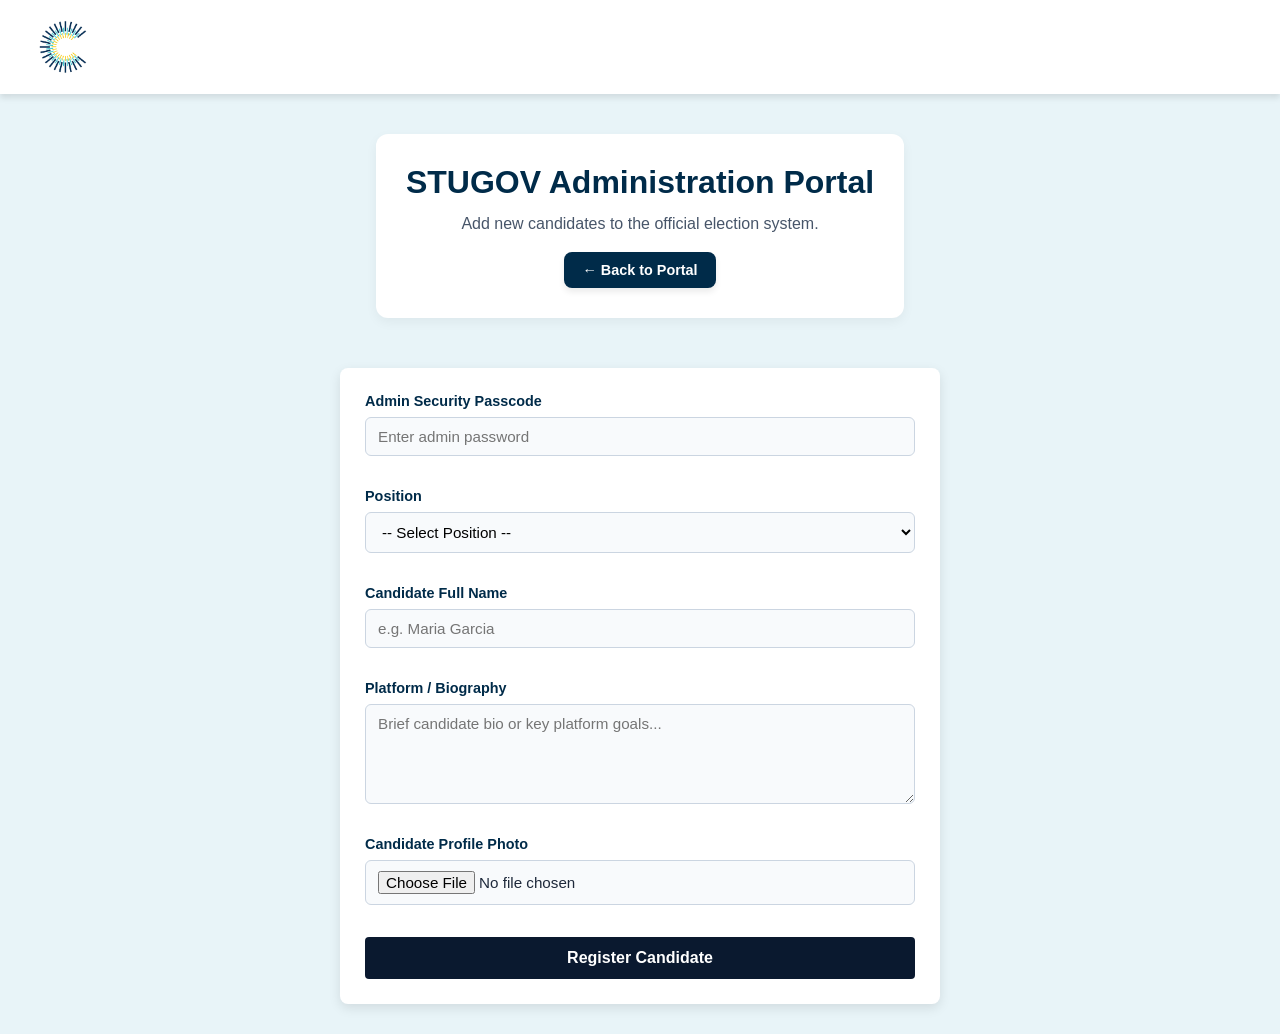
==== admin.html @ 84887388 "Add files via upload" ====
<!DOCTYPE html>
<html lang="en">
<head>
    <meta charset="UTF-8">
    <meta name="viewport" content="width=device-width, initial-scale=1.0">
    <title>CMSFQ STUGOV - Admin Panel</title>
    <link rel="stylesheet" href="style.css">
    <style>
        .admin-container {
            max-width: 600px;
            margin: 30px auto;
            padding: 25px;
            background: #ffffff;
            border-radius: 8px;
            box-shadow: 0 4px 12px rgba(0,0,0,0.1);
        }
        .form-group {
            margin-bottom: 20px;
            display: flex;
            flex-direction: column;
        }
        .form-group label {
            font-weight: bold;
            margin-bottom: 8px;
            color: #0A192F;
        }
        .form-group input, .form-group select, .form-group textarea {
            padding: 10px;
            border: 1px solid #ccc;
            border-radius: 4px;
            font-size: 1rem;
        }
        .form-group textarea {
            resize: vertical;
            height: 100px;
        }
        .submit-btn {
            background-color: #0A192F;
            color: #ffffff;
            padding: 12px;
            border: none;
            border-radius: 4px;
            font-size: 1rem;
            cursor: pointer;
            font-weight: bold;
        }
        .submit-btn:hover {
            background-color: #172A45;
        }
    </style>
</head>
<body>

    <header>
        <img src="logo.png" alt="CMSFQ Logo" class="logo">
    </header>

    <div class="header content">
        <h1>STUGOV Administration Portal</h1>
        <p>Add new candidates to the official election system.</p>
        <a href="index.html" class="nav-btn" style="padding: 8px 16px; font-size: 0.9rem; margin-top: 15px; display: inline-flex;">← Back to Portal</a>
    </div>

    <div class="admin-container">
        <form id="candidateForm" onsubmit="submitCandidate(event)">
            
            <div class="form-group">
                <label for="adminPasscode">Admin Security Passcode</label>
                <input type="password" id="adminPasscode" required placeholder="Enter admin password">
            </div>

            <div class="form-group">
                <label for="position">Position</label>
                <select id="position" required>
                    <option value="">-- Select Position --</option>
                    <option value="President">President</option>
                    <option value="Vice President">Vice President</option>
                    <option value="Treasurer">Treasurer</option>
                    <option value="Secretary">Secretary</option>
                </select>
            </div>

            <div class="form-group">
                <label for="name">Candidate Full Name</label>
                <input type="text" id="name" required placeholder="e.g. Maria Garcia">
            </div>

            <div class="form-group">
                <label for="bio">Platform / Biography</label>
                <textarea id="bio" required placeholder="Brief candidate bio or key platform goals..."></textarea>
            </div>

            <div class="form-group">
                <label for="imageFile">Candidate Profile Photo</label>
                <input type="file" id="imageFile" accept="image/*" required>
            </div>

            <button type="submit" id="submitBtn" class="submit-btn">Register Candidate</button>
        </form>
    </div>

    <script>
        const SCRIPT_URL = "https://script.google.com/macros/s/AKfycby9x_5UynkS7hOrFUTHnudOVcF85PeRhl8ljLt-kE4kGqhlhfGgvVSh2ADLAp3jPqFi/exec";

        async function submitCandidate(event) {
            event.preventDefault();

            const submitBtn = document.getElementById('submitBtn');
            const passcode = document.getElementById('adminPasscode').value;
            const position = document.getElementById('position').value;
            const name = document.getElementById('name').value;
            const bio = document.getElementById('bio').value;
            const imageInput = document.getElementById('imageFile');

            if (!imageInput.files[0]) {
                alert("Please select an image file.");
                return;
            }

            submitBtn.disabled = true;
            submitBtn.textContent = "Uploading & Saving...";

            const file = imageInput.files[0];
            const reader = new FileReader();

            reader.onload = async function() {
                const base64Data = reader.result.split(',')[1];
                
                const payload = {
                    action: "addCandidate",
                    passcode: passcode,
                    position: position,
                    name: name,
                    bio: bio,
                    imageFile: {
                        filename: file.name,
                        mimeType: file.type,
                        base64: base64Data
                    }
                };

                try {
                    const response = await fetch(SCRIPT_URL, {
                        method: 'POST',
                        headers: { 'Content-Type': 'text/plain' },
                        body: JSON.stringify(payload)
                    });

                    const result = await response.json();

                    if (result.status === "success") {
                        alert(`Candidate ${name} successfully registered!`);
                        document.getElementById('candidateForm').reset();
                    } else {
                        alert("Error: " + (result.message || "Unauthorized or invalid passcode."));
                    }
                } catch (err) {
                    alert("Failed to reach server. Please check connection.");
                    console.error(err);
                } finally {
                    submitBtn.disabled = false;
                    submitBtn.textContent = "Register Candidate";
                }
            };

            reader.readAsDataURL(file);
        }
    </script>
</body>
</html>
---- style.css ----
/* Core Palette & Reset */
:root {
    --navy-blue: #002B49;
    --light-blue-bg: #E8F4F8;
    --teal-accent: #00A3A6;
    --text-dark: #1E293B;
    --card-bg: #FFFFFF;
}

* {
    margin: 0;
    padding: 0;
    box-sizing: border-box;
    font-family: 'Segoe UI', Tahoma, Geneva, Verdana, sans-serif;
}

body {
    background-color: var(--light-blue-bg);
    color: var(--text-dark);
    display: flex;
    flex-direction: column;
    min-height: 100vh;
    align-items: center;
}

/* Header & Left-Aligned Logo */
header {
    width: 100%;
    background-color: var(--card-bg);
    padding: 12px 30px;
    display: flex;
    justify-content: flex-start;
    align-items: center;
    box-shadow: 0 4px 6px rgba(0, 0, 0, 0.1);
}

.logo {
    height: 70px;
    width: auto;
    object-fit: contain;
}

/* Hero Section */
.header.content {
    text-align: center;
    max-width: 800px;
    margin: 40px 20px 20px 20px;
}

body > .header.content {
    background-color: var(--card-bg);
    padding: 30px;
    border-radius: 12px;
    box-shadow: 0 4px 12px rgba(0, 0, 0, 0.05);
}

h1 {
    color: var(--navy-blue);
    font-size: 2rem;
    margin-bottom: 10px;
}

h2 {
    color: var(--text-dark);
    font-size: 1.25rem;
    font-weight: 600;
    margin-bottom: 12px;
}

p {
    color: #475569;
    line-height: 1.6;
}

/* Candidate Section */
.candidate-type,
.Candidate.type {
    max-width: 800px;
    width: 100%;
    padding: 20px;
    text-align: center;
}

.candidate-type h3,
.Candidate.type h3 {
    color: var(--navy-blue);
    font-size: 1.5rem;
    margin-bottom: 8px;
}

.candidate-type p,
.Candidate.type p {
    margin-bottom: 24px;
}

/* Button Layout Grid */
.Candidate.type ul,
.button-grid {
    list-style: none;
    display: grid;
    grid-template-columns: repeat(auto-fit, minmax(200px, 1fr));
    gap: 16px;
    margin-top: 20px;
}

/* Button Styles */
.Candidate.type li a,
.nav-btn {
    display: flex;
    justify-content: center;
    align-items: center;
    padding: 18px 24px;
    background-color: var(--navy-blue);
    color: #FFFFFF;
    font-size: 1.1rem;
    font-weight: 600;
    text-decoration: none;
    border-radius: 8px;
    border: 2px solid transparent;
    box-shadow: 0 4px 6px rgba(0, 0, 0, 0.08);
    transition: all 0.2s ease-in-out;
    cursor: pointer;
}

/* Hover & Active States */
.Candidate.type li a:hover,
.nav-btn:hover {
    background-color: var(--teal-accent);
    color: #FFFFFF;
    transform: translateY(-2px);
    box-shadow: 0 6px 12px rgba(0, 0, 0, 0.15);
}

.Candidate.type li a:active,
.nav-btn:active {
    transform: translateY(0);
    box-shadow: 0 2px 4px rgba(0, 0, 0, 0.1);
}

/* Candidate Grid & Card Layout */
.candidates {
    display: grid;
    grid-template-columns: repeat(auto-fit, minmax(220px, 1fr));
    gap: 24px;
    margin-top: 24px;
    padding: 10px;
}

.candidate {
    background-color: var(--card-bg);
    border-radius: 12px;
    padding: 24px 16px;
    box-shadow: 0 4px 10px rgba(0, 0, 0, 0.06);
    display: flex;
    flex-direction: column;
    align-items: center;
    text-align: center;
    border: 1px solid rgba(0, 0, 0, 0.05);
    transition: transform 0.2s ease, box-shadow 0.2s ease;
}

.candidate:hover {
    transform: translateY(-4px);
    box-shadow: 0 8px 16px rgba(0, 0, 0, 0.1);
}

/* Circular Profile Pictures */
.candidate img {
    width: 110px;
    height: 110px;
    border-radius: 50%;
    object-fit: cover;
    margin-bottom: 16px;
    border: 3px solid var(--teal-accent);
}

/* Candidate Typography */
.candidate h4 {
    color: var(--navy-blue);
    font-size: 1.25rem;
    margin-bottom: 8px;
}

.candidate p {
    font-size: 0.95rem;
    color: #64748B;
    margin-bottom: 20px;
    flex-grow: 1; /* Aligns buttons across cards of varying text lengths */
}

/* Vote Button */
.vote-button {
    width: 100%;
    padding: 12px 0;
    background-color: var(--teal-accent);
    color: #FFFFFF;
    font-size: 1rem;
    font-weight: 600;
    border: none;
    border-radius: 6px;
    cursor: pointer;
    transition: background-color 0.2s ease, transform 0.1s ease;
}

.vote-button:hover {
    background-color: var(--navy-blue);
}

.vote-button:active {
    transform: scale(0.98);
}

/* Admin Page Layout */
.admin-container {
    max-width: 700px;
    width: 100%;
    margin: 30px 20px;
}

.admin-section {
    background-color: var(--card-bg);
    padding: 24px;
    border-radius: 12px;
    box-shadow: 0 4px 10px rgba(0, 0, 0, 0.06);
    margin-top: 20px;
}

.admin-section h3 {
    color: var(--navy-blue);
    margin-bottom: 12px;
}

/* Form Formatting */
#candidateForm {
    display: flex;
    flex-direction: column;
    gap: 12px;
    text-align: left;
}

#candidateForm label {
    font-weight: 600;
    color: var(--navy-blue);
    font-size: 0.9rem;
}

#candidateForm input,
#candidateForm select,
#candidateForm textarea {
    width: 100%;
    padding: 10px 12px;
    border: 1px solid #CBD5E1;
    border-radius: 6px;
    font-size: 0.95rem;
    background-color: #F8FAFC;
}

#candidateForm input:focus,
#candidateForm select:focus,
#candidateForm textarea:focus {
    outline: none;
    border-color: var(--teal-accent);
    background-color: #FFFFFF;
}

.status-msg {
    margin-top: 12px;
    font-weight: 600;
    text-align: center;
}
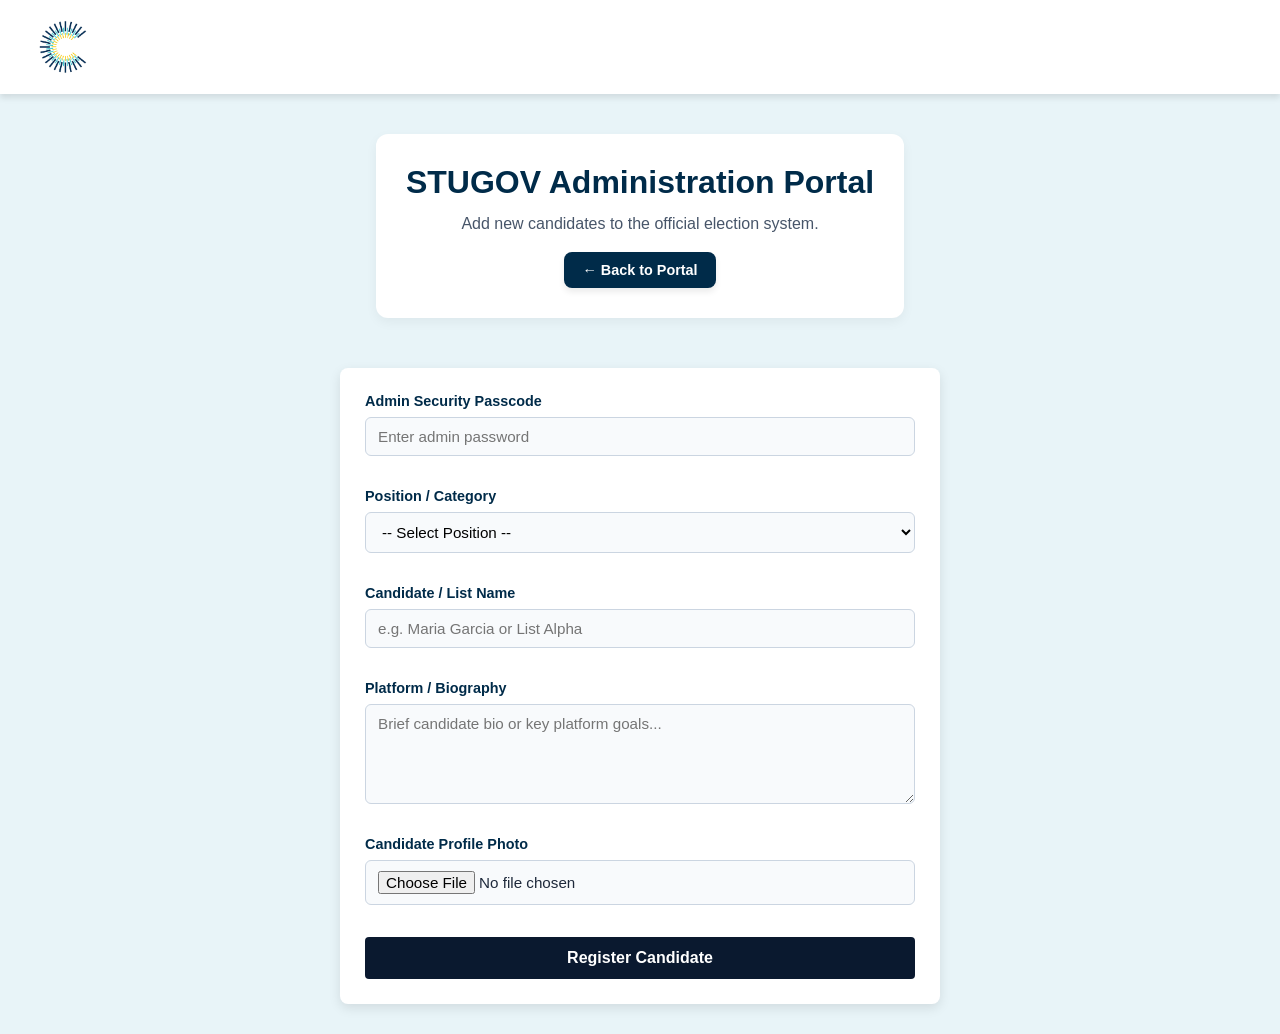
==== commit f321865f: "Update Classcos page and Classcos 9th, 10th, 11th, and 12th Grade pages and candidate position handl" ====
--- a/admin.html
+++ b/admin.html
@@ -1,170 +1,206 @@
-<!DOCTYPE html>
-<html lang="en">
-<head>
-    <meta charset="UTF-8">
-    <meta name="viewport" content="width=device-width, initial-scale=1.0">
-    <title>CMSFQ STUGOV - Admin Panel</title>
-    <link rel="stylesheet" href="style.css">
-    <style>
-        .admin-container {
-            max-width: 600px;
-            margin: 30px auto;
-            padding: 25px;
-            background: #ffffff;
-            border-radius: 8px;
-            box-shadow: 0 4px 12px rgba(0,0,0,0.1);
-        }
-        .form-group {
-            margin-bottom: 20px;
-            display: flex;
-            flex-direction: column;
-        }
-        .form-group label {
-            font-weight: bold;
-            margin-bottom: 8px;
-            color: #0A192F;
-        }
-        .form-group input, .form-group select, .form-group textarea {
-            padding: 10px;
-            border: 1px solid #ccc;
-            border-radius: 4px;
-            font-size: 1rem;
-        }
-        .form-group textarea {
-            resize: vertical;
-            height: 100px;
-        }
-        .submit-btn {
-            background-color: #0A192F;
-            color: #ffffff;
-            padding: 12px;
-            border: none;
-            border-radius: 4px;
-            font-size: 1rem;
-            cursor: pointer;
-            font-weight: bold;
-        }
-        .submit-btn:hover {
-            background-color: #172A45;
-        }
-    </style>
-</head>
-<body>
-
-    <header>
-        <img src="logo.png" alt="CMSFQ Logo" class="logo">
-    </header>
-
-    <div class="header content">
-        <h1>STUGOV Administration Portal</h1>
-        <p>Add new candidates to the official election system.</p>
-        <a href="index.html" class="nav-btn" style="padding: 8px 16px; font-size: 0.9rem; margin-top: 15px; display: inline-flex;">← Back to Portal</a>
-    </div>
-
-    <div class="admin-container">
-        <form id="candidateForm" onsubmit="submitCandidate(event)">
-            
-            <div class="form-group">
-                <label for="adminPasscode">Admin Security Passcode</label>
-                <input type="password" id="adminPasscode" required placeholder="Enter admin password">
-            </div>
-
-            <div class="form-group">
-                <label for="position">Position</label>
-                <select id="position" required>
-                    <option value="">-- Select Position --</option>
-                    <option value="President">President</option>
-                    <option value="Vice President">Vice President</option>
-                    <option value="Treasurer">Treasurer</option>
-                    <option value="Secretary">Secretary</option>
-                </select>
-            </div>
-
-            <div class="form-group">
-                <label for="name">Candidate Full Name</label>
-                <input type="text" id="name" required placeholder="e.g. Maria Garcia">
-            </div>
-
-            <div class="form-group">
-                <label for="bio">Platform / Biography</label>
-                <textarea id="bio" required placeholder="Brief candidate bio or key platform goals..."></textarea>
-            </div>
-
-            <div class="form-group">
-                <label for="imageFile">Candidate Profile Photo</label>
-                <input type="file" id="imageFile" accept="image/*" required>
-            </div>
-
-            <button type="submit" id="submitBtn" class="submit-btn">Register Candidate</button>
-        </form>
-    </div>
-
-    <script>
-        const SCRIPT_URL = "https://script.google.com/macros/s/AKfycby9x_5UynkS7hOrFUTHnudOVcF85PeRhl8ljLt-kE4kGqhlhfGgvVSh2ADLAp3jPqFi/exec";
-
-        async function submitCandidate(event) {
-            event.preventDefault();
-
-            const submitBtn = document.getElementById('submitBtn');
-            const passcode = document.getElementById('adminPasscode').value;
-            const position = document.getElementById('position').value;
-            const name = document.getElementById('name').value;
-            const bio = document.getElementById('bio').value;
-            const imageInput = document.getElementById('imageFile');
-
-            if (!imageInput.files[0]) {
-                alert("Please select an image file.");
-                return;
-            }
-
-            submitBtn.disabled = true;
-            submitBtn.textContent = "Uploading & Saving...";
-
-            const file = imageInput.files[0];
-            const reader = new FileReader();
-
-            reader.onload = async function() {
-                const base64Data = reader.result.split(',')[1];
-                
-                const payload = {
-                    action: "addCandidate",
-                    passcode: passcode,
-                    position: position,
-                    name: name,
-                    bio: bio,
-                    imageFile: {
-                        filename: file.name,
-                        mimeType: file.type,
-                        base64: base64Data
-                    }
-                };
-
-                try {
-                    const response = await fetch(SCRIPT_URL, {
-                        method: 'POST',
-                        headers: { 'Content-Type': 'text/plain' },
-                        body: JSON.stringify(payload)
-                    });
-
-                    const result = await response.json();
-
-                    if (result.status === "success") {
-                        alert(`Candidate ${name} successfully registered!`);
-                        document.getElementById('candidateForm').reset();
-                    } else {
-                        alert("Error: " + (result.message || "Unauthorized or invalid passcode."));
-                    }
-                } catch (err) {
-                    alert("Failed to reach server. Please check connection.");
-                    console.error(err);
-                } finally {
-                    submitBtn.disabled = false;
-                    submitBtn.textContent = "Register Candidate";
-                }
-            };
-
-            reader.readAsDataURL(file);
-        }
-    </script>
-</body>
+<!DOCTYPE html>
+<html lang="en">
+<head>
+    <meta charset="UTF-8">
+    <meta name="viewport" content="width=device-width, initial-scale=1.0">
+    <title>CMSFQ STUGOV - Admin Panel</title>
+    <link rel="stylesheet" href="style.css">
+    <style>
+        .admin-container {
+            max-width: 600px;
+            margin: 30px auto;
+            padding: 25px;
+            background: #ffffff;
+            border-radius: 8px;
+            box-shadow: 0 4px 12px rgba(0,0,0,0.1);
+        }
+        .form-group {
+            margin-bottom: 20px;
+            display: flex;
+            flex-direction: column;
+        }
+        .form-group label {
+            font-weight: bold;
+            margin-bottom: 8px;
+            color: #0A192F;
+        }
+        .form-group input, .form-group select, .form-group textarea {
+            padding: 10px;
+            border: 1px solid #ccc;
+            border-radius: 4px;
+            font-size: 1rem;
+        }
+        .form-group textarea {
+            resize: vertical;
+            height: 100px;
+        }
+        .grade-select-container {
+            display: none;
+            flex-direction: column;
+            gap: 8px;
+            background-color: #f4f6f8;
+            padding: 15px;
+            border-radius: 6px;
+            border: 1px solid #ddd;
+            margin-bottom: 20px;
+        }
+        .submit-btn {
+            background-color: #0A192F;
+            color: #ffffff;
+            padding: 12px;
+            border: none;
+            border-radius: 4px;
+            font-size: 1rem;
+            cursor: pointer;
+            font-weight: bold;
+        }
+        .submit-btn:hover {
+            background-color: #172A45;
+        }
+    </style>
+</head>
+<body>
+
+    <header>
+        <img src="logo.png" alt="CMSFQ Logo" class="logo">
+    </header>
+
+    <div class="header content">
+        <h1>STUGOV Administration Portal</h1>
+        <p>Add new candidates to the official election system.</p>
+        <a href="index.html" class="nav-btn" style="padding: 8px 16px; font-size: 0.9rem; margin-top: 15px; display: inline-flex;">← Back to Portal</a>
+    </div>
+
+    <div class="admin-container">
+        <form id="candidateForm" onsubmit="submitCandidate(event)">
+            
+            <div class="form-group">
+                <label for="adminPasscode">Admin Security Passcode</label>
+                <input type="password" id="adminPasscode" required placeholder="Enter admin password">
+            </div>
+
+            <div class="form-group">
+                <label for="position">Position / Category</label>
+                <select id="position" onchange="toggleGradeSelector()" required>
+                    <option value="">-- Select Position --</option>
+                    <option value="President">President</option>
+                    <option value="Vice President">Vice President</option>
+                    <option value="Treasurer">Treasurer</option>
+                    <option value="Secretary">Secretary</option>
+                    <option value="Classcos">Classcos (Class Representatives)</option>
+                </select>
+            </div>
+
+            <!-- Dynamic Grade Selector for Classcos -->
+            <div id="gradeContainer" class="grade-select-container">
+                <label for="gradeSelect" style="font-weight: bold; color: #0A192F;">Select Grade Level:</label>
+                <select id="gradeSelect">
+                    <option value="classcos9">9th Grade (classcos9)</option>
+                    <option value="classcos10">10th Grade (classcos10)</option>
+                    <option value="classcos11">11th Grade (classcos11)</option>
+                    <option value="classcos12">12th Grade (classcos12)</option>
+                </select>
+            </div>
+
+            <div class="form-group">
+                <label for="name">Candidate / List Name</label>
+                <input type="text" id="name" required placeholder="e.g. Maria Garcia or List Alpha">
+            </div>
+
+            <div class="form-group">
+                <label for="bio">Platform / Biography</label>
+                <textarea id="bio" required placeholder="Brief candidate bio or key platform goals..."></textarea>
+            </div>
+
+            <div class="form-group">
+                <label for="imageFile">Candidate Profile Photo</label>
+                <input type="file" id="imageFile" accept="image/*" required>
+            </div>
+
+            <button type="submit" id="submitBtn" class="submit-btn">Register Candidate</button>
+        </form>
+    </div>
+
+    <script>
+        const SCRIPT_URL = "https://script.google.com/macros/s/AKfycby9x_5UynkS7hOrFUTHnudOVcF85PeRhl8ljLt-kE4kGqhlhfGgvVSh2ADLAp3jPqFi/exec";
+
+        function toggleGradeSelector() {
+            const mainPosition = document.getElementById('position').value;
+            const gradeContainer = document.getElementById('gradeContainer');
+            gradeContainer.style.display = (mainPosition === "Classcos") ? "flex" : "none";
+        }
+
+        async function submitCandidate(event) {
+            event.preventDefault();
+
+            const submitBtn = document.getElementById('submitBtn');
+            const passcode = document.getElementById('adminPasscode').value;
+            const mainPosition = document.getElementById('position').value;
+            const gradeSelect = document.getElementById('gradeSelect').value;
+            const name = document.getElementById('name').value;
+            const bio = document.getElementById('bio').value;
+            const imageInput = document.getElementById('imageFile');
+
+            if (!imageInput.files[0]) {
+                alert("Please select an image file.");
+                return;
+            }
+
+            // Determines position string: uses classcos9, classcos10, etc. if Classcos is selected
+            let finalPosition = mainPosition;
+            if (mainPosition === "Classcos") {
+                finalPosition = gradeSelect;
+            }
+
+            submitBtn.disabled = true;
+            submitBtn.textContent = "Uploading & Saving...";
+
+            const file = imageInput.files[0];
+            const reader = new FileReader();
+
+            reader.onload = async function() {
+                const base64Data = reader.result.split(',')[1];
+                
+                const payload = {
+                    action: "addCandidate",
+                    passcode: passcode,
+                    position: finalPosition,
+                    name: name,
+                    bio: bio,
+                    imageFile: {
+                        filename: file.name,
+                        mimeType: file.type,
+                        base64: base64Data
+                    }
+                };
+
+                try {
+                    const response = await fetch(SCRIPT_URL, {
+                        method: 'POST',
+                        headers: { 'Content-Type': 'text/plain' },
+                        body: JSON.stringify(payload)
+                    });
+
+                    const result = await response.json();
+
+                    if (result.status === "success") {
+                        alert(`Candidate "${name}" successfully registered under target position: ${finalPosition}!`);
+                        document.getElementById('candidateForm').reset();
+                        toggleGradeSelector();
+                    } else {
+                        alert("Error: " + (result.message || "Unauthorized or invalid passcode."));
+                    }
+                } catch (err) {
+                    alert("Failed to reach server. Please check connection.");
+                    console.error(err);
+                } finally {
+                    submitBtn.disabled = false;
+                    submitBtn.textContent = "Register Candidate";
+                }
+            };
+
+            reader.readAsDataURL(file);
+        }
+    </script>
+</body>
 </html>
--- a/style.css
+++ b/style.css
@@ -1,270 +1,270 @@
-/* Core Palette & Reset */
-:root {
-    --navy-blue: #002B49;
-    --light-blue-bg: #E8F4F8;
-    --teal-accent: #00A3A6;
-    --text-dark: #1E293B;
-    --card-bg: #FFFFFF;
-}
-
-* {
-    margin: 0;
-    padding: 0;
-    box-sizing: border-box;
-    font-family: 'Segoe UI', Tahoma, Geneva, Verdana, sans-serif;
-}
-
-body {
-    background-color: var(--light-blue-bg);
-    color: var(--text-dark);
-    display: flex;
-    flex-direction: column;
-    min-height: 100vh;
-    align-items: center;
-}
-
-/* Header & Left-Aligned Logo */
-header {
-    width: 100%;
-    background-color: var(--card-bg);
-    padding: 12px 30px;
-    display: flex;
-    justify-content: flex-start;
-    align-items: center;
-    box-shadow: 0 4px 6px rgba(0, 0, 0, 0.1);
-}
-
-.logo {
-    height: 70px;
-    width: auto;
-    object-fit: contain;
-}
-
-/* Hero Section */
-.header.content {
-    text-align: center;
-    max-width: 800px;
-    margin: 40px 20px 20px 20px;
-}
-
-body > .header.content {
-    background-color: var(--card-bg);
-    padding: 30px;
-    border-radius: 12px;
-    box-shadow: 0 4px 12px rgba(0, 0, 0, 0.05);
-}
-
-h1 {
-    color: var(--navy-blue);
-    font-size: 2rem;
-    margin-bottom: 10px;
-}
-
-h2 {
-    color: var(--text-dark);
-    font-size: 1.25rem;
-    font-weight: 600;
-    margin-bottom: 12px;
-}
-
-p {
-    color: #475569;
-    line-height: 1.6;
-}
-
-/* Candidate Section */
-.candidate-type,
-.Candidate.type {
-    max-width: 800px;
-    width: 100%;
-    padding: 20px;
-    text-align: center;
-}
-
-.candidate-type h3,
-.Candidate.type h3 {
-    color: var(--navy-blue);
-    font-size: 1.5rem;
-    margin-bottom: 8px;
-}
-
-.candidate-type p,
-.Candidate.type p {
-    margin-bottom: 24px;
-}
-
-/* Button Layout Grid */
-.Candidate.type ul,
-.button-grid {
-    list-style: none;
-    display: grid;
-    grid-template-columns: repeat(auto-fit, minmax(200px, 1fr));
-    gap: 16px;
-    margin-top: 20px;
-}
-
-/* Button Styles */
-.Candidate.type li a,
-.nav-btn {
-    display: flex;
-    justify-content: center;
-    align-items: center;
-    padding: 18px 24px;
-    background-color: var(--navy-blue);
-    color: #FFFFFF;
-    font-size: 1.1rem;
-    font-weight: 600;
-    text-decoration: none;
-    border-radius: 8px;
-    border: 2px solid transparent;
-    box-shadow: 0 4px 6px rgba(0, 0, 0, 0.08);
-    transition: all 0.2s ease-in-out;
-    cursor: pointer;
-}
-
-/* Hover & Active States */
-.Candidate.type li a:hover,
-.nav-btn:hover {
-    background-color: var(--teal-accent);
-    color: #FFFFFF;
-    transform: translateY(-2px);
-    box-shadow: 0 6px 12px rgba(0, 0, 0, 0.15);
-}
-
-.Candidate.type li a:active,
-.nav-btn:active {
-    transform: translateY(0);
-    box-shadow: 0 2px 4px rgba(0, 0, 0, 0.1);
-}
-
-/* Candidate Grid & Card Layout */
-.candidates {
-    display: grid;
-    grid-template-columns: repeat(auto-fit, minmax(220px, 1fr));
-    gap: 24px;
-    margin-top: 24px;
-    padding: 10px;
-}
-
-.candidate {
-    background-color: var(--card-bg);
-    border-radius: 12px;
-    padding: 24px 16px;
-    box-shadow: 0 4px 10px rgba(0, 0, 0, 0.06);
-    display: flex;
-    flex-direction: column;
-    align-items: center;
-    text-align: center;
-    border: 1px solid rgba(0, 0, 0, 0.05);
-    transition: transform 0.2s ease, box-shadow 0.2s ease;
-}
-
-.candidate:hover {
-    transform: translateY(-4px);
-    box-shadow: 0 8px 16px rgba(0, 0, 0, 0.1);
-}
-
-/* Circular Profile Pictures */
-.candidate img {
-    width: 110px;
-    height: 110px;
-    border-radius: 50%;
-    object-fit: cover;
-    margin-bottom: 16px;
-    border: 3px solid var(--teal-accent);
-}
-
-/* Candidate Typography */
-.candidate h4 {
-    color: var(--navy-blue);
-    font-size: 1.25rem;
-    margin-bottom: 8px;
-}
-
-.candidate p {
-    font-size: 0.95rem;
-    color: #64748B;
-    margin-bottom: 20px;
-    flex-grow: 1; /* Aligns buttons across cards of varying text lengths */
-}
-
-/* Vote Button */
-.vote-button {
-    width: 100%;
-    padding: 12px 0;
-    background-color: var(--teal-accent);
-    color: #FFFFFF;
-    font-size: 1rem;
-    font-weight: 600;
-    border: none;
-    border-radius: 6px;
-    cursor: pointer;
-    transition: background-color 0.2s ease, transform 0.1s ease;
-}
-
-.vote-button:hover {
-    background-color: var(--navy-blue);
-}
-
-.vote-button:active {
-    transform: scale(0.98);
-}
-
-/* Admin Page Layout */
-.admin-container {
-    max-width: 700px;
-    width: 100%;
-    margin: 30px 20px;
-}
-
-.admin-section {
-    background-color: var(--card-bg);
-    padding: 24px;
-    border-radius: 12px;
-    box-shadow: 0 4px 10px rgba(0, 0, 0, 0.06);
-    margin-top: 20px;
-}
-
-.admin-section h3 {
-    color: var(--navy-blue);
-    margin-bottom: 12px;
-}
-
-/* Form Formatting */
-#candidateForm {
-    display: flex;
-    flex-direction: column;
-    gap: 12px;
-    text-align: left;
-}
-
-#candidateForm label {
-    font-weight: 600;
-    color: var(--navy-blue);
-    font-size: 0.9rem;
-}
-
-#candidateForm input,
-#candidateForm select,
-#candidateForm textarea {
-    width: 100%;
-    padding: 10px 12px;
-    border: 1px solid #CBD5E1;
-    border-radius: 6px;
-    font-size: 0.95rem;
-    background-color: #F8FAFC;
-}
-
-#candidateForm input:focus,
-#candidateForm select:focus,
-#candidateForm textarea:focus {
-    outline: none;
-    border-color: var(--teal-accent);
-    background-color: #FFFFFF;
-}
-
-.status-msg {
-    margin-top: 12px;
-    font-weight: 600;
-    text-align: center;
+/* Core Palette & Reset */
+:root {
+    --navy-blue: #002B49;
+    --light-blue-bg: #E8F4F8;
+    --teal-accent: #00A3A6;
+    --text-dark: #1E293B;
+    --card-bg: #FFFFFF;
+}
+
+* {
+    margin: 0;
+    padding: 0;
+    box-sizing: border-box;
+    font-family: 'Segoe UI', Tahoma, Geneva, Verdana, sans-serif;
+}
+
+body {
+    background-color: var(--light-blue-bg);
+    color: var(--text-dark);
+    display: flex;
+    flex-direction: column;
+    min-height: 100vh;
+    align-items: center;
+}
+
+/* Header & Left-Aligned Logo */
+header {
+    width: 100%;
+    background-color: var(--card-bg);
+    padding: 12px 30px;
+    display: flex;
+    justify-content: flex-start;
+    align-items: center;
+    box-shadow: 0 4px 6px rgba(0, 0, 0, 0.1);
+}
+
+.logo {
+    height: 70px;
+    width: auto;
+    object-fit: contain;
+}
+
+/* Hero Section */
+.header.content {
+    text-align: center;
+    max-width: 800px;
+    margin: 40px 20px 20px 20px;
+}
+
+body > .header.content {
+    background-color: var(--card-bg);
+    padding: 30px;
+    border-radius: 12px;
+    box-shadow: 0 4px 12px rgba(0, 0, 0, 0.05);
+}
+
+h1 {
+    color: var(--navy-blue);
+    font-size: 2rem;
+    margin-bottom: 10px;
+}
+
+h2 {
+    color: var(--text-dark);
+    font-size: 1.25rem;
+    font-weight: 600;
+    margin-bottom: 12px;
+}
+
+p {
+    color: #475569;
+    line-height: 1.6;
+}
+
+/* Candidate Section */
+.candidate-type,
+.Candidate.type {
+    max-width: 800px;
+    width: 100%;
+    padding: 20px;
+    text-align: center;
+}
+
+.candidate-type h3,
+.Candidate.type h3 {
+    color: var(--navy-blue);
+    font-size: 1.5rem;
+    margin-bottom: 8px;
+}
+
+.candidate-type p,
+.Candidate.type p {
+    margin-bottom: 24px;
+}
+
+/* Button Layout Grid */
+.Candidate.type ul,
+.button-grid {
+    list-style: none;
+    display: grid;
+    grid-template-columns: repeat(auto-fit, minmax(200px, 1fr));
+    gap: 16px;
+    margin-top: 20px;
+}
+
+/* Button Styles */
+.Candidate.type li a,
+.nav-btn {
+    display: flex;
+    justify-content: center;
+    align-items: center;
+    padding: 18px 24px;
+    background-color: var(--navy-blue);
+    color: #FFFFFF;
+    font-size: 1.1rem;
+    font-weight: 600;
+    text-decoration: none;
+    border-radius: 8px;
+    border: 2px solid transparent;
+    box-shadow: 0 4px 6px rgba(0, 0, 0, 0.08);
+    transition: all 0.2s ease-in-out;
+    cursor: pointer;
+}
+
+/* Hover & Active States */
+.Candidate.type li a:hover,
+.nav-btn:hover {
+    background-color: var(--teal-accent);
+    color: #FFFFFF;
+    transform: translateY(-2px);
+    box-shadow: 0 6px 12px rgba(0, 0, 0, 0.15);
+}
+
+.Candidate.type li a:active,
+.nav-btn:active {
+    transform: translateY(0);
+    box-shadow: 0 2px 4px rgba(0, 0, 0, 0.1);
+}
+
+/* Candidate Grid & Card Layout */
+.candidates {
+    display: grid;
+    grid-template-columns: repeat(auto-fit, minmax(220px, 1fr));
+    gap: 24px;
+    margin-top: 24px;
+    padding: 10px;
+}
+
+.candidate {
+    background-color: var(--card-bg);
+    border-radius: 12px;
+    padding: 24px 16px;
+    box-shadow: 0 4px 10px rgba(0, 0, 0, 0.06);
+    display: flex;
+    flex-direction: column;
+    align-items: center;
+    text-align: center;
+    border: 1px solid rgba(0, 0, 0, 0.05);
+    transition: transform 0.2s ease, box-shadow 0.2s ease;
+}
+
+.candidate:hover {
+    transform: translateY(-4px);
+    box-shadow: 0 8px 16px rgba(0, 0, 0, 0.1);
+}
+
+/* Circular Profile Pictures */
+.candidate img {
+    width: 110px;
+    height: 110px;
+    border-radius: 50%;
+    object-fit: cover;
+    margin-bottom: 16px;
+    border: 3px solid var(--teal-accent);
+}
+
+/* Candidate Typography */
+.candidate h4 {
+    color: var(--navy-blue);
+    font-size: 1.25rem;
+    margin-bottom: 8px;
+}
+
+.candidate p {
+    font-size: 0.95rem;
+    color: #64748B;
+    margin-bottom: 20px;
+    flex-grow: 1; /* Aligns buttons across cards of varying text lengths */
+}
+
+/* Vote Button */
+.vote-button {
+    width: 100%;
+    padding: 12px 0;
+    background-color: var(--teal-accent);
+    color: #FFFFFF;
+    font-size: 1rem;
+    font-weight: 600;
+    border: none;
+    border-radius: 6px;
+    cursor: pointer;
+    transition: background-color 0.2s ease, transform 0.1s ease;
+}
+
+.vote-button:hover {
+    background-color: var(--navy-blue);
+}
+
+.vote-button:active {
+    transform: scale(0.98);
+}
+
+/* Admin Page Layout */
+.admin-container {
+    max-width: 700px;
+    width: 100%;
+    margin: 30px 20px;
+}
+
+.admin-section {
+    background-color: var(--card-bg);
+    padding: 24px;
+    border-radius: 12px;
+    box-shadow: 0 4px 10px rgba(0, 0, 0, 0.06);
+    margin-top: 20px;
+}
+
+.admin-section h3 {
+    color: var(--navy-blue);
+    margin-bottom: 12px;
+}
+
+/* Form Formatting */
+#candidateForm {
+    display: flex;
+    flex-direction: column;
+    gap: 12px;
+    text-align: left;
+}
+
+#candidateForm label {
+    font-weight: 600;
+    color: var(--navy-blue);
+    font-size: 0.9rem;
+}
+
+#candidateForm input,
+#candidateForm select,
+#candidateForm textarea {
+    width: 100%;
+    padding: 10px 12px;
+    border: 1px solid #CBD5E1;
+    border-radius: 6px;
+    font-size: 0.95rem;
+    background-color: #F8FAFC;
+}
+
+#candidateForm input:focus,
+#candidateForm select:focus,
+#candidateForm textarea:focus {
+    outline: none;
+    border-color: var(--teal-accent);
+    background-color: #FFFFFF;
+}
+
+.status-msg {
+    margin-top: 12px;
+    font-weight: 600;
+    text-align: center;
 }
